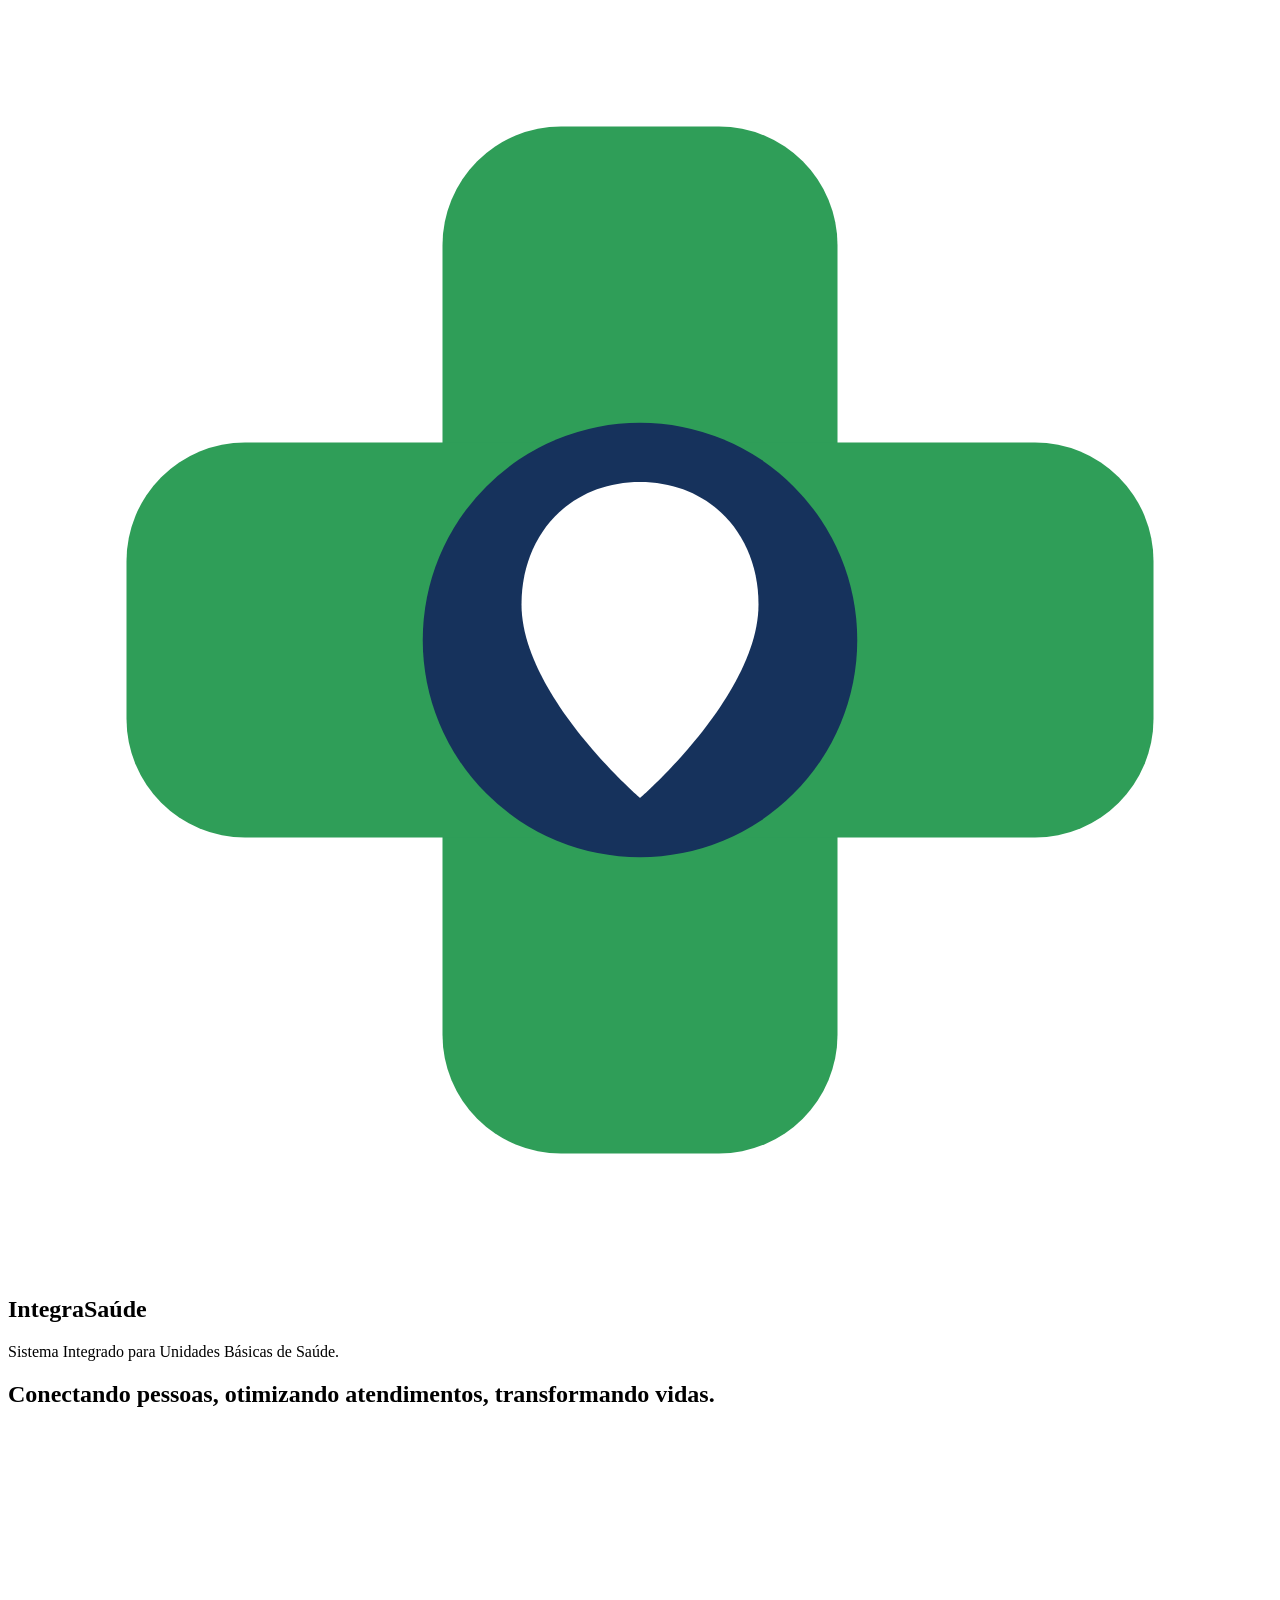
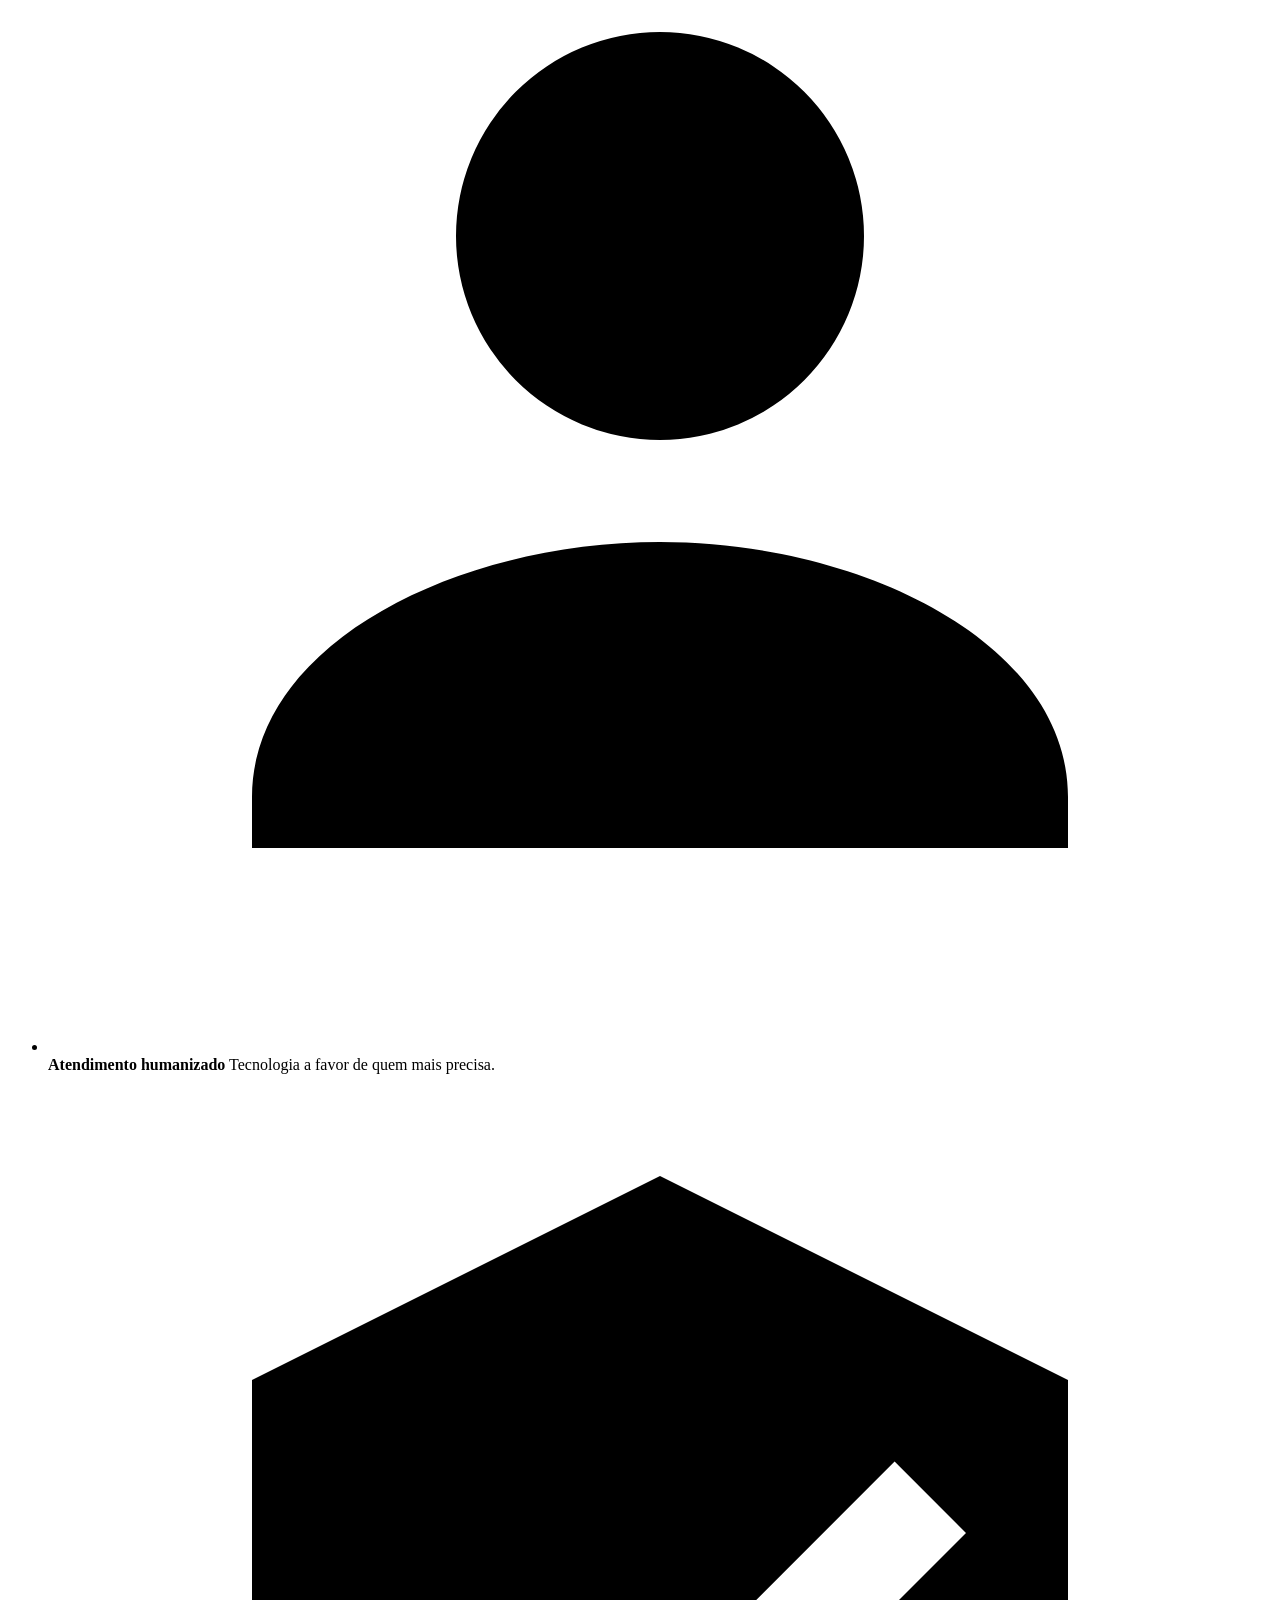
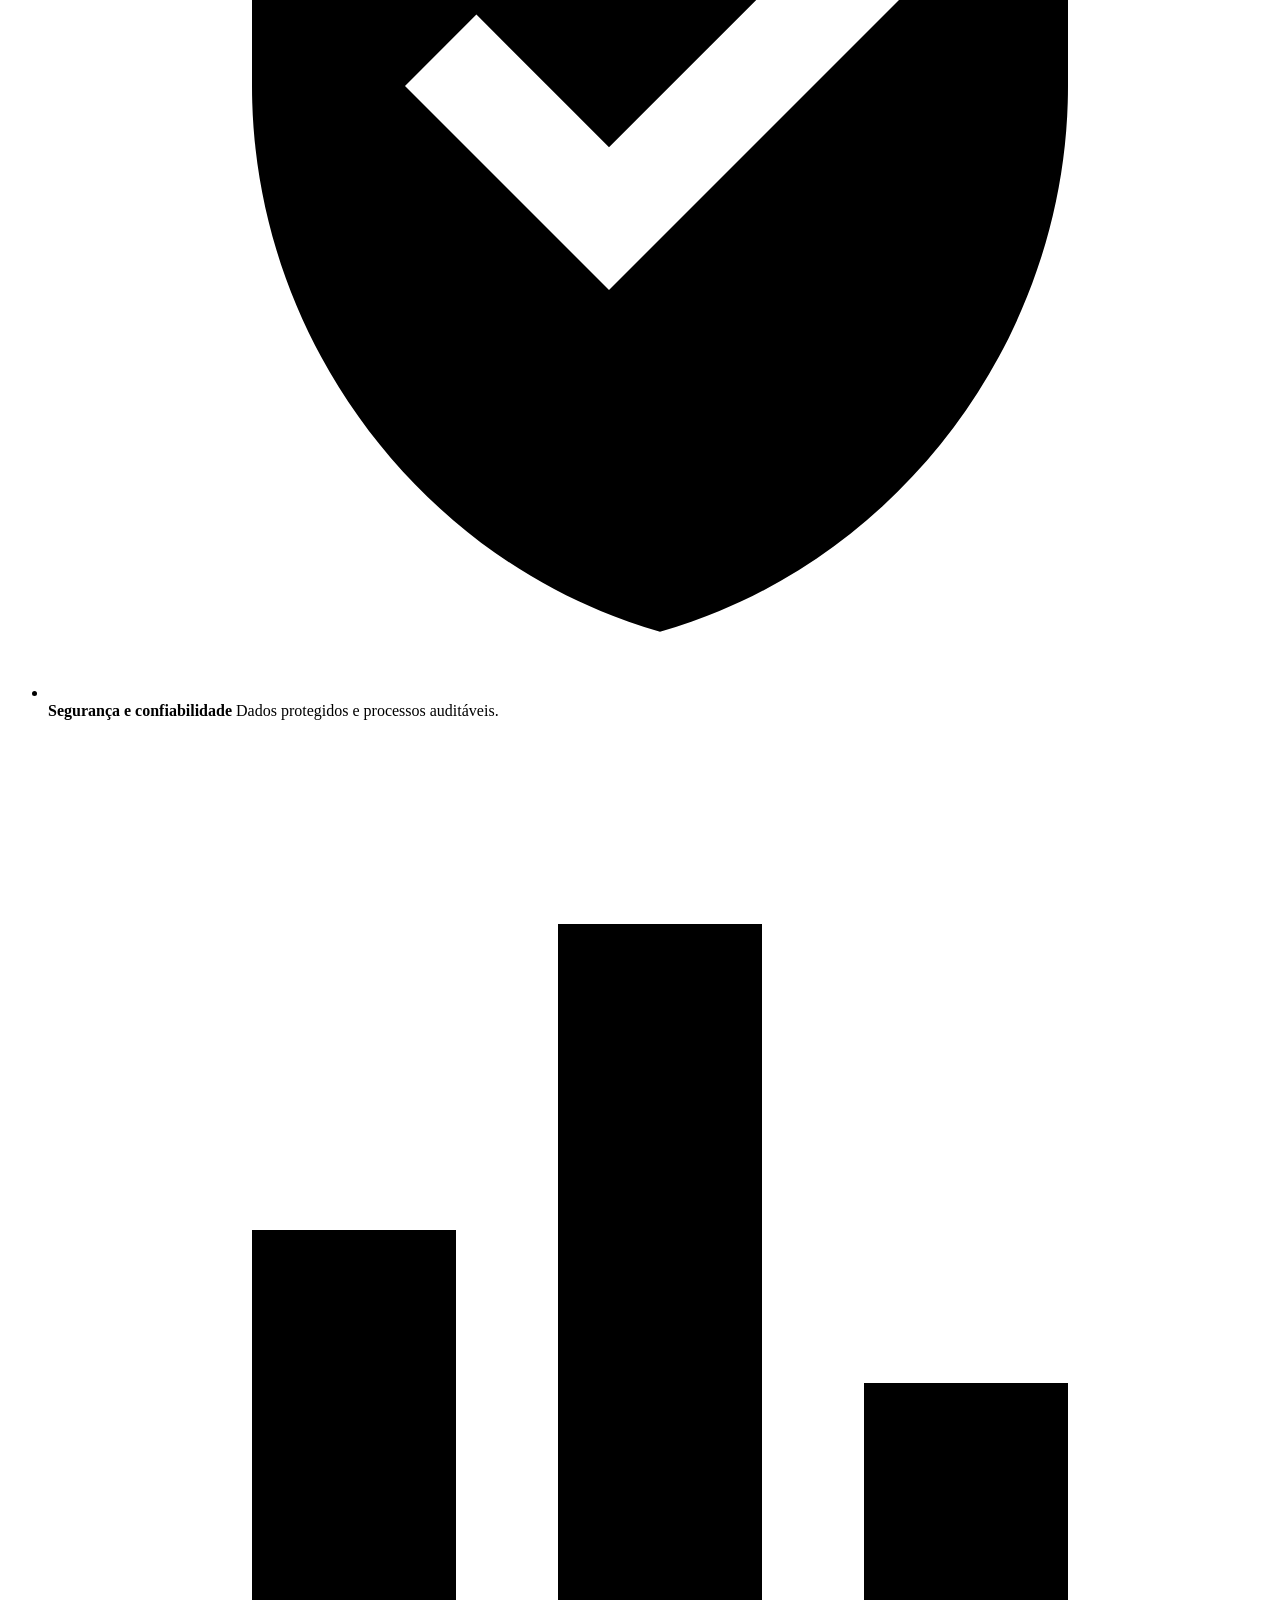
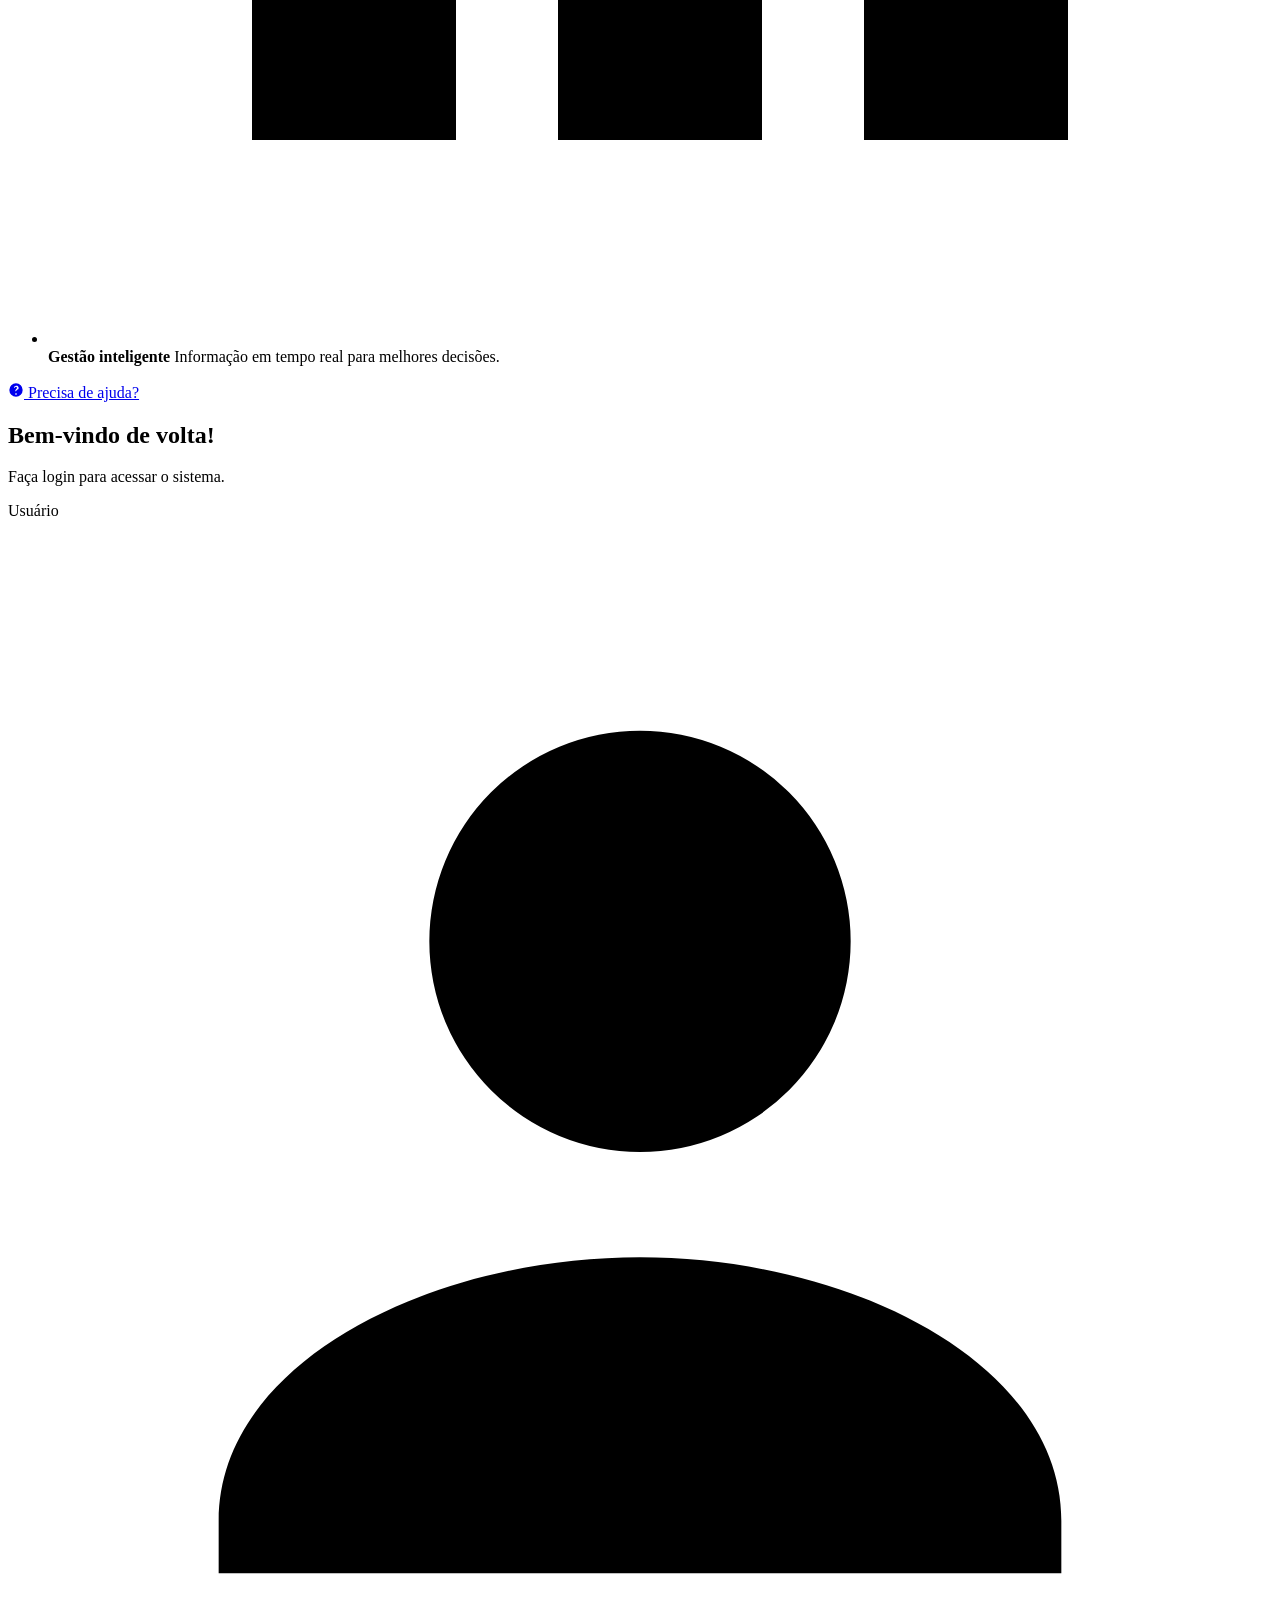
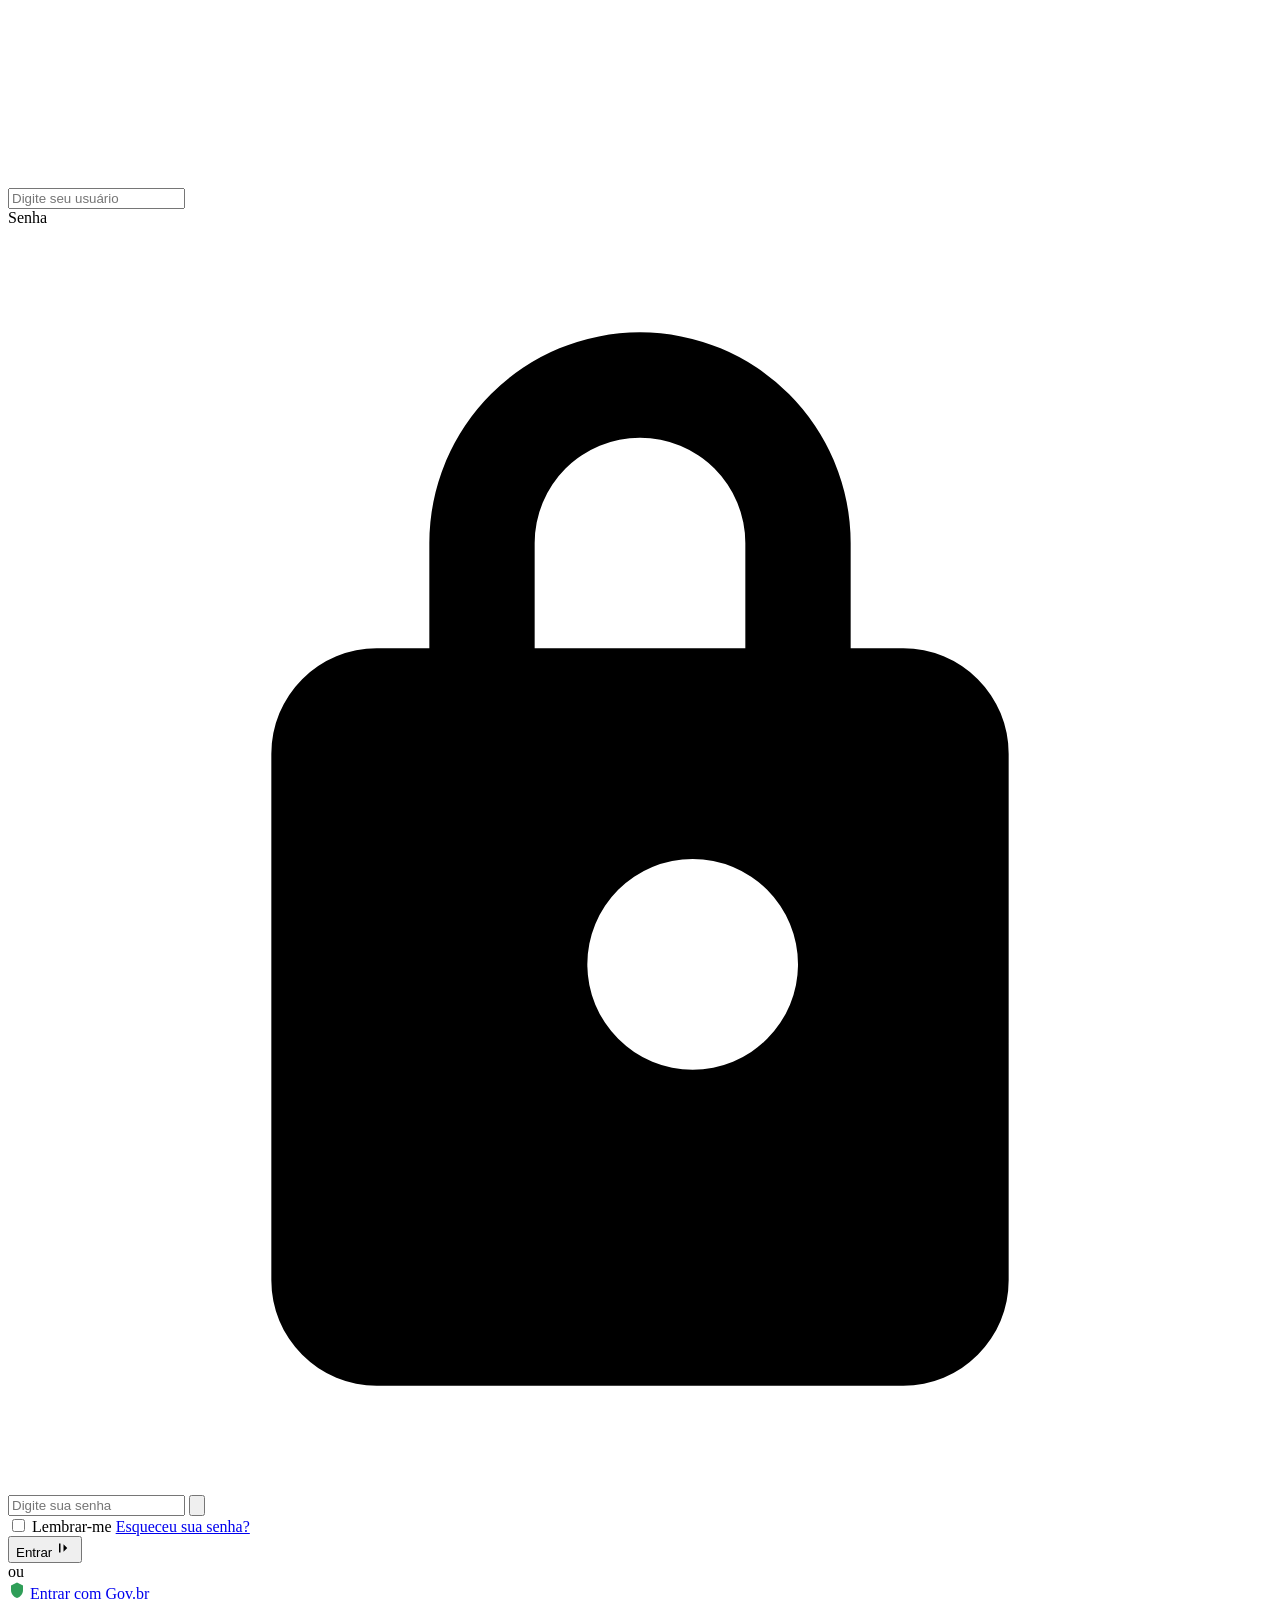
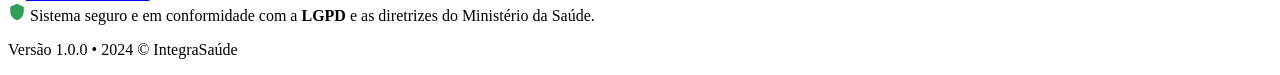
==== src/IntegraSaude.Web/index.html @ 1b7dd0eb ":tada: Modelo Inicial do Projeto" ====
<!DOCTYPE html>
<html lang="pt-BR">
<head>
  <meta charset="UTF-8" />
  <meta name="viewport" content="width=device-width, initial-scale=1" />
  <title>IntegraSaúde — Login</title>
  <link rel="stylesheet" href="/css/styles.css" />
</head>
<body class="login-page">
  <section class="brand-panel" aria-label="Sobre o IntegraSaúde">
    <div class="brand-inner">
      <div class="logo-row">
        <svg class="logo-mark" viewBox="0 0 64 64" aria-hidden="true">
          <rect x="22" y="6" width="20" height="52" rx="6" fill="#2f9e58"/>
          <rect x="6" y="22" width="52" height="20" rx="6" fill="#2f9e58"/>
          <circle cx="32" cy="32" r="11" fill="#16325c"/>
          <path d="M32 24c3.5 0 6 2.6 6 6.2 0 4.6-6 9.8-6 9.8s-6-5.2-6-9.8C26 26.6 28.5 24 32 24z" fill="#fff"/>
        </svg>
        <div>
          <h1 class="brand-name"><span>Integra</span>Saúde</h1>
          <p class="brand-tag">Sistema Integrado para Unidades Básicas de Saúde.</p>
        </div>
      </div>
      <h2 class="brand-headline">Conectando pessoas, otimizando atendimentos, transformando vidas.</h2>
      <ul class="value-list">
        <li>
          <span class="value-icon" aria-hidden="true">
            <svg viewBox="0 0 24 24"><path fill="currentColor" d="M12 12a4 4 0 1 0-4-4 4 4 0 0 0 4 4zm0 2c-4 0-8 2-8 5v1h16v-1c0-3-4-5-8-5z"/></svg>
          </span>
          <div>
            <strong>Atendimento humanizado</strong>
            <span>Tecnologia a favor de quem mais precisa.</span>
          </div>
        </li>
        <li>
          <span class="value-icon" aria-hidden="true">
            <svg viewBox="0 0 24 24"><path fill="currentColor" d="M12 2 4 6v6c0 5 3.4 9.4 8 10.7C16.6 21.4 20 17 20 12V6l-8-4zm-1 14-4-4 1.4-1.4L11 13.2l5.6-5.6L18 9l-7 7z"/></svg>
          </span>
          <div>
            <strong>Segurança e confiabilidade</strong>
            <span>Dados protegidos e processos auditáveis.</span>
          </div>
        </li>
        <li>
          <span class="value-icon" aria-hidden="true">
            <svg viewBox="0 0 24 24"><path fill="currentColor" d="M4 20h4V10H4v10zm6 0h4V4h-4v16zm6 0h4v-7h-4v7z"/></svg>
          </span>
          <div>
            <strong>Gestão inteligente</strong>
            <span>Informação em tempo real para melhores decisões.</span>
          </div>
        </li>
      </ul>
    </div>
  </section>

  <section class="form-panel">
    <a class="help-chip" href="/ajuda.html">
      <svg viewBox="0 0 24 24" width="16" height="16"><path fill="currentColor" d="M12 2a10 10 0 1 0 10 10A10 10 0 0 0 12 2zm1 17h-2v-2h2zm1.1-7.7-.9.9A2.6 2.6 0 0 0 12 14h-1v-1c0-.7.3-1.4.8-1.9l1.2-1.2a1.5 1.5 0 1 0-2.5-1.1H9a3.5 3.5 0 1 1 6.1 2.5z"/></svg>
      Precisa de ajuda?
    </a>

    <div class="form-wrap">
      <h2>Bem-vindo de volta!</h2>
      <p class="lead">Faça login para acessar o sistema.</p>

      <form id="login-form" novalidate>
        <label for="usuario">Usuário</label>
        <div class="field">
          <svg viewBox="0 0 24 24" aria-hidden="true"><path fill="currentColor" d="M12 12a4 4 0 1 0-4-4 4 4 0 0 0 4 4zm0 2c-4 0-8 2-8 5v1h16v-1c0-3-4-5-8-5z"/></svg>
          <input id="usuario" name="usuario" autocomplete="username" placeholder="Digite seu usuário" required />
        </div>

        <label for="senha">Senha</label>
        <div class="field">
          <svg viewBox="0 0 24 24" aria-hidden="true"><path fill="currentColor" d="M17 8h-1V6a4 4 0 0 0-8 0v2H7a2 2 0 0 0-2 2v10a2 2 0 0 0 2 2h10a2 2 0 0 0 2-2V10a2 2 0 0 0-2-2zm-7-2a2 2 0 0 1 4 0v2h-4zm3 10a2 2 0 1 1 2-2 2 2 0 0 1-2 2z"/></svg>
          <input id="senha" name="senha" type="password" autocomplete="current-password" placeholder="Digite sua senha" required />
          <button type="button" class="icon-btn" id="toggle-senha" aria-label="Mostrar senha">
            <svg viewBox="0 0 24 24"><path fill="currentColor" d="M12 5C7 5 2.7 8.1 1 12c1.7 3.9 6 7 11 7s9.3-3.1 11-7c-1.7-3.9-6-7-11-7zm0 12a5 5 0 1 1 5-5 5 5 0 0 1-5 5zm0-8a3 3 0 1 0 3 3 3 3 0 0 0-3-3z"/></svg>
          </button>
        </div>

        <div class="row-between">
          <label class="check"><input type="checkbox" id="lembrar" /> Lembrar-me</label>
          <a href="/esqueci-senha.html">Esqueceu sua senha?</a>
        </div>

        <p class="error" id="login-error" hidden></p>

        <button type="submit" class="btn-primary" id="btn-entrar">
          Entrar
          <svg viewBox="0 0 24 24" width="18" height="18"><path fill="currentColor" d="M10 17 15 12 10 7v10zM4 6h2v12H4z"/></svg>
        </button>
      </form>

      <div class="divider"><span>ou</span></div>

      <a class="btn-outline" href="/govbr.html">
        <svg viewBox="0 0 24 24" width="18" height="18"><path fill="#2f9e58" d="M12 2 4 6v6c0 5 3.4 9.4 8 10.7C16.6 21.4 20 17 20 12V6l-8-4z"/></svg>
        Entrar com Gov.br
      </a>

      <div class="lgpd-box">
        <svg viewBox="0 0 24 24" width="18" height="18"><path fill="#2f9e58" d="M12 1 3 5v6c0 5.5 3.8 10.7 9 12 5.2-1.3 9-6.5 9-12V5l-9-4z"/></svg>
        Sistema seguro e em conformidade com a <strong>LGPD</strong> e as diretrizes do Ministério da Saúde.
      </div>
      <p class="meta">Versão 1.0.0 • 2024 © IntegraSaúde</p>
    </div>
  </section>
  <script type="module" src="/js/login.js"></script>
</body>
</html>
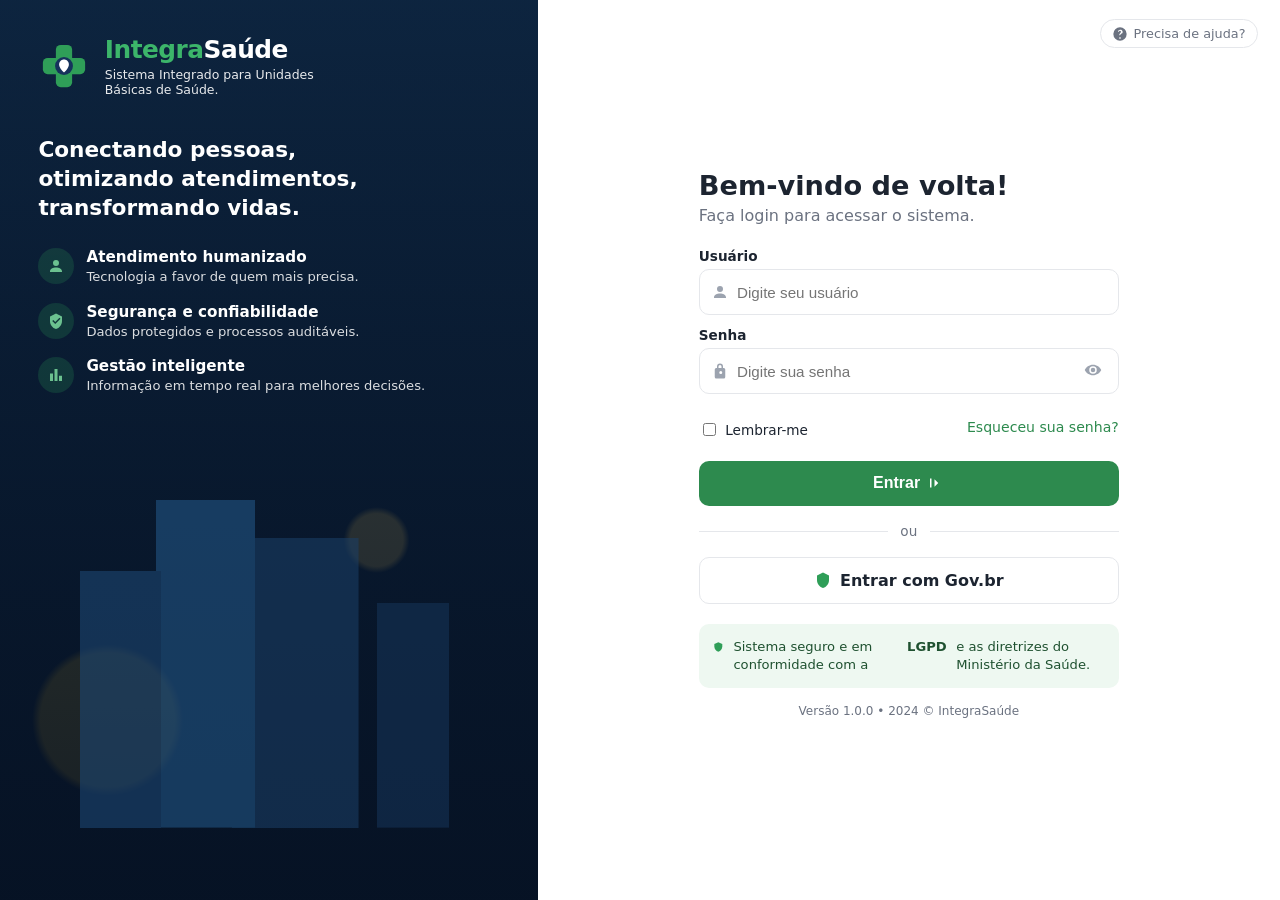
==== commit d0a9c21d: "alteracao para hospedagem3" ====
--- a/src/IntegraSaude.Web/index.html
+++ b/src/IntegraSaude.Web/index.html
@@ -4,7 +4,7 @@
   <meta charset="UTF-8" />
   <meta name="viewport" content="width=device-width, initial-scale=1" />
   <title>IntegraSaúde — Login</title>
-  <link rel="stylesheet" href="/css/styles.css" />
+  <link rel="stylesheet" href="css/styles.css" />
 </head>
 <body class="login-page">
   <section class="brand-panel" aria-label="Sobre o IntegraSaúde">
--- a/src/IntegraSaude.Web/css/styles.css
+++ b/src/IntegraSaude.Web/css/styles.css
@@ -0,0 +1,137 @@
+:root {
+  --navy: #0c2340;
+  --navy-2: #16325c;
+  --green: #2d8a4e;
+  --green-dark: #246f3e;
+  --text: #1c2430;
+  --muted: #6b7280;
+  --line: #e5e7eb;
+  --bg: #fff;
+  --radius: 10px;
+  --font: "Segoe UI", system-ui, sans-serif;
+}
+
+* { box-sizing: border-box; }
+html, body { margin: 0; height: 100%; font-family: var(--font); color: var(--text); }
+a { color: var(--green); text-decoration: none; }
+a:hover { text-decoration: underline; }
+code { background: #f3f4f6; padding: 0.1rem 0.35rem; border-radius: 4px; }
+
+.login-page {
+  display: grid;
+  grid-template-columns: minmax(280px, 42%) 1fr;
+  min-height: 100%;
+}
+
+.brand-panel {
+  position: relative;
+  color: #fff;
+  overflow: hidden;
+  background:
+    linear-gradient(180deg, rgba(8, 28, 52, 0.72), rgba(6, 18, 36, 0.92)),
+    radial-gradient(circle at 20% 80%, #c9a227 0 8%, transparent 9%),
+    radial-gradient(circle at 70% 60%, #d4b45a 0 4%, transparent 5%),
+    linear-gradient(180deg, #1a3a5c 0%, #0a1628 100%);
+}
+.brand-panel::before {
+  content: "";
+  position: absolute;
+  inset: 40% 8% 8%;
+  background:
+    linear-gradient(#1e4a78, #1e4a78) 10% 100% / 18% 55% no-repeat,
+    linear-gradient(#245a8c, #245a8c) 32% 100% / 22% 70% no-repeat,
+    linear-gradient(#1b4068, #1b4068) 58% 100% / 28% 62% no-repeat,
+    linear-gradient(#16355a, #16355a) 88% 100% / 16% 48% no-repeat;
+  opacity: 0.55;
+  filter: blur(0.3px);
+}
+.brand-inner { position: relative; z-index: 1; padding: 2.2rem 2.4rem; height: 100%; display: flex; flex-direction: column; }
+
+.logo-row { display: flex; gap: 0.9rem; align-items: center; }
+.logo-mark { width: 52px; height: 52px; flex-shrink: 0; }
+.brand-name { margin: 0; font-size: 1.55rem; letter-spacing: -0.02em; }
+.brand-name span { color: #3cb56a; }
+.brand-tag { margin: 0.15rem 0 0; font-size: 0.78rem; opacity: 0.9; max-width: 16rem; }
+.brand-headline { font-size: 1.35rem; line-height: 1.35; font-weight: 650; margin: 2.4rem 0 1.6rem; max-width: 22rem; }
+
+.value-list { list-style: none; padding: 0; margin: 0; display: grid; gap: 1.1rem; }
+.value-list li { display: flex; gap: 0.75rem; align-items: flex-start; }
+.value-icon {
+  width: 36px; height: 36px; border-radius: 999px;
+  background: rgba(47, 158, 88, 0.25); color: #7ddea0;
+  display: grid; place-items: center; flex-shrink: 0;
+}
+.value-icon svg { width: 18px; height: 18px; }
+.value-list strong { display: block; font-size: 0.95rem; }
+.value-list span { font-size: 0.82rem; opacity: 0.85; }
+
+.form-panel { position: relative; background: var(--bg); display: flex; align-items: center; justify-content: center; padding: 2rem; }
+.help-chip {
+  position: absolute; top: 1.2rem; right: 1.4rem;
+  display: inline-flex; align-items: center; gap: 0.35rem;
+  border: 1px solid var(--line); border-radius: 999px;
+  padding: 0.35rem 0.7rem; font-size: 0.8rem; color: var(--muted);
+}
+.form-wrap { width: min(420px, 100%); }
+.form-wrap h2 { margin: 0 0 0.35rem; font-size: 1.7rem; }
+.lead { margin: 0 0 1.4rem; color: var(--muted); }
+
+label { display: block; font-size: 0.85rem; font-weight: 600; margin: 0.7rem 0 0.35rem; }
+.field {
+  display: flex; align-items: center; gap: 0.5rem;
+  border: 1px solid var(--line); border-radius: var(--radius); padding: 0 0.7rem;
+}
+.field:focus-within { border-color: var(--green); box-shadow: 0 0 0 3px rgba(45, 138, 78, 0.15); }
+.field svg { width: 18px; height: 18px; color: #9ca3af; flex-shrink: 0; }
+.field input { flex: 1; border: 0; outline: 0; padding: 0.85rem 0; font-size: 0.95rem; background: transparent; }
+.icon-btn { border: 0; background: transparent; cursor: pointer; color: #9ca3af; padding: 0.3rem; }
+
+.row-between { display: flex; justify-content: space-between; align-items: center; margin: 0.9rem 0 1rem; font-size: 0.88rem; }
+.check { display: flex; align-items: center; gap: 0.4rem; font-weight: 500; }
+.error { color: #b42318; font-size: 0.88rem; margin: 0 0 0.6rem; }
+
+.btn-primary {
+  width: 100%; border: 0; background: var(--green); color: #fff;
+  font-weight: 700; font-size: 1rem; padding: 0.85rem 1rem;
+  border-radius: var(--radius); cursor: pointer;
+  display: flex; align-items: center; justify-content: center; gap: 0.4rem;
+}
+.btn-primary:hover { background: var(--green-dark); }
+.btn-primary:disabled { opacity: 0.7; cursor: wait; }
+
+.divider { display: flex; align-items: center; gap: 0.8rem; margin: 1.1rem 0; color: var(--muted); font-size: 0.85rem; }
+.divider::before, .divider::after { content: ""; height: 1px; background: var(--line); flex: 1; }
+
+.btn-outline {
+  width: 100%; display: flex; align-items: center; justify-content: center; gap: 0.5rem;
+  border: 1px solid var(--line); border-radius: var(--radius); padding: 0.8rem;
+  color: var(--text); font-weight: 650; background: #fff;
+}
+.btn-outline:hover { background: #f9fafb; text-decoration: none; }
+
+.lgpd-box {
+  margin-top: 1.3rem; background: #eef8f1; color: #1f5130;
+  border-radius: var(--radius); padding: 0.85rem 0.9rem;
+  display: flex; gap: 0.6rem; align-items: flex-start; font-size: 0.82rem; line-height: 1.4;
+}
+.meta { text-align: center; color: var(--muted); font-size: 0.75rem; margin-top: 1rem; }
+
+.simple-page {
+  min-height: 100%; display: grid; place-items: center;
+  background: linear-gradient(180deg, #0c2340, #16325c);
+  padding: 1.5rem;
+}
+.card {
+  background: #fff; border-radius: 14px; padding: 1.6rem 1.7rem; width: min(440px, 100%);
+}
+.card h1 { margin-top: 0; }
+.card input, .card select, .card textarea {
+  width: 100%; padding: 0.7rem 0.75rem; border: 1px solid var(--line); border-radius: 8px; font: inherit;
+}
+.hint { color: var(--muted); font-size: 0.88rem; }
+
+@media (max-width: 860px) {
+  .login-page { grid-template-columns: 1fr; }
+  .brand-panel { min-height: 280px; }
+  .help-chip { position: static; margin-bottom: 1rem; }
+}
